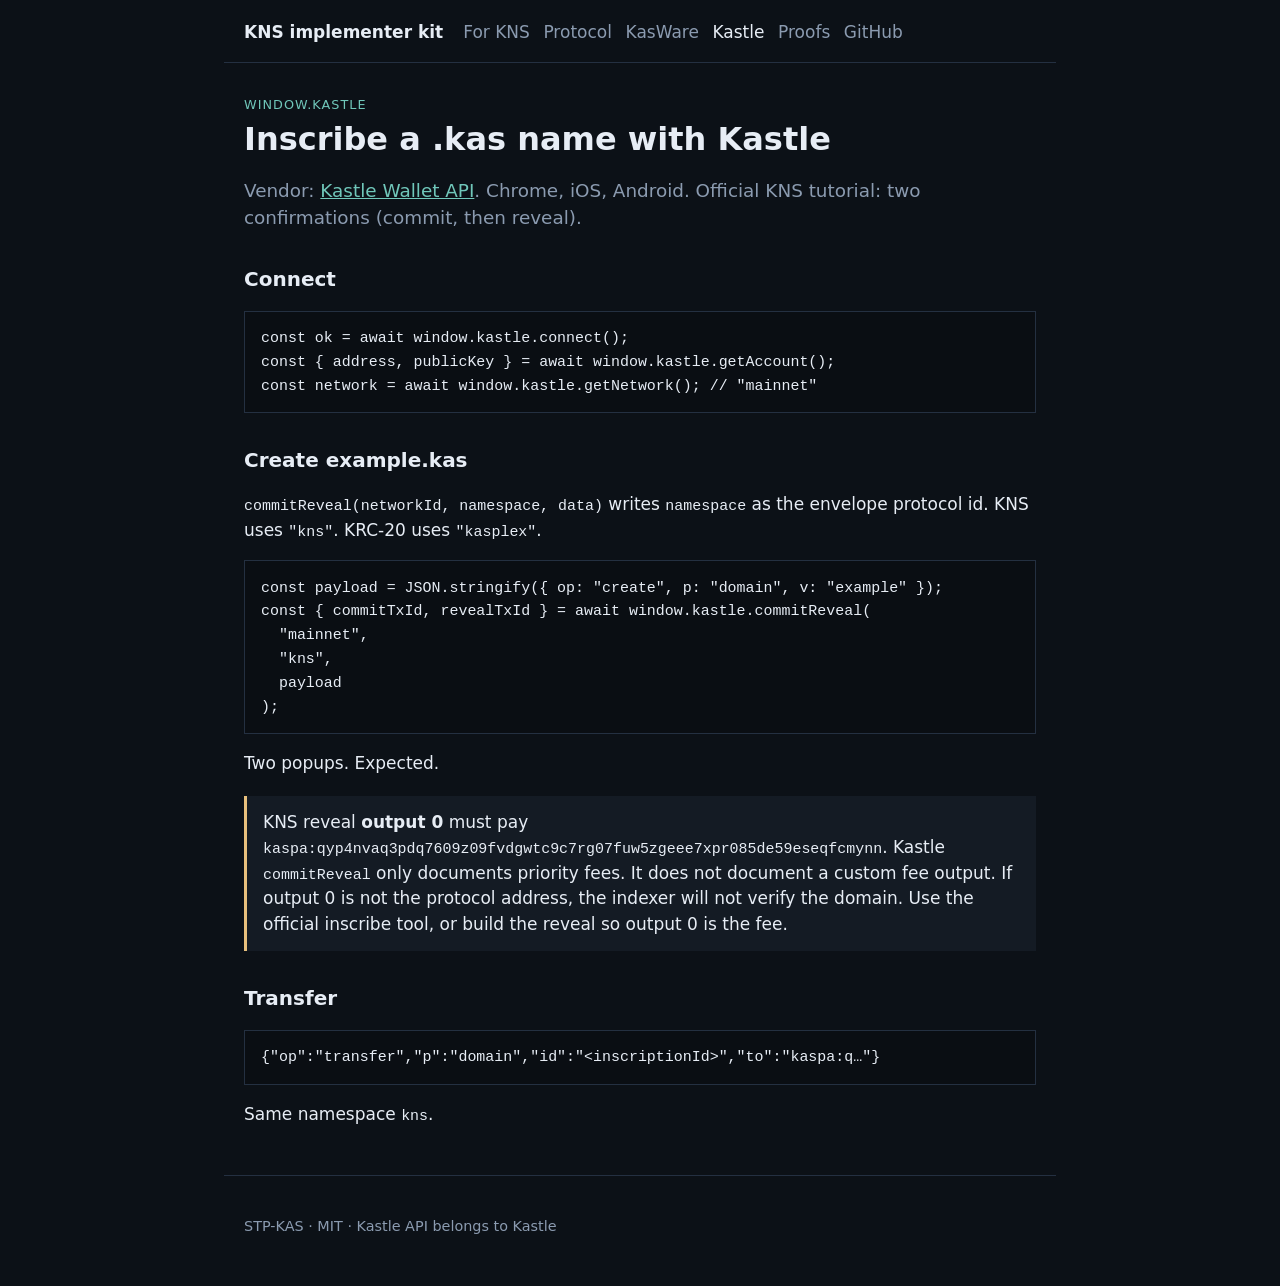
==== docs/kastle.html @ a198cdde "Add indexer check/plan CLI, Kastle inscribe path, portable silverc." ====
<!doctype html>
<html lang="en">
<head>
  <meta charset="utf-8">
  <meta name="viewport" content="width=device-width, initial-scale=1">
  <title>Kastle — inscribe a .kas name</title>
  <link rel="stylesheet" href="styles.css">
</head>
<body>
<header>
  <a class="brand" href="./">KNS implementer kit</a>
  <nav>
    <a href="./">For KNS</a>
    <a href="protocol.html">Protocol</a>
    <a href="kasware.html">KasWare</a>
    <a href="kastle.html" aria-current="page">Kastle</a>
    <a href="proofs.html">Proofs</a>
    <a href="https://github.com/STP-KAS/kns-spec">GitHub</a>
  </nav>
</header>
<main>
  <p class="kicker">window.kastle</p>
  <h1>Inscribe a .kas name with Kastle</h1>
  <p class="lede">Vendor: <a href="https://docs.kastle.cc/readme/how-to-integrate/kastle-wallet-api.md">Kastle Wallet API</a>. Chrome, iOS, Android. Official KNS tutorial: two confirmations (commit, then reveal).</p>

  <h2>Connect</h2>
  <pre><code>const ok = await window.kastle.connect();
const { address, publicKey } = await window.kastle.getAccount();
const network = await window.kastle.getNetwork(); // "mainnet"</code></pre>

  <h2>Create example.kas</h2>
  <p><code>commitReveal(networkId, namespace, data)</code> writes <code>namespace</code> as the envelope protocol id. KNS uses <code>"kns"</code>. KRC-20 uses <code>"kasplex"</code>.</p>
  <pre><code>const payload = JSON.stringify({ op: "create", p: "domain", v: "example" });
const { commitTxId, revealTxId } = await window.kastle.commitReveal(
  "mainnet",
  "kns",
  payload
);</code></pre>
  <p>Two popups. Expected.</p>

  <div class="warn">
    KNS reveal <strong>output 0</strong> must pay <span class="mono">kaspa:qyp4nvaq3pdq7609z09fvdgwtc9c7rg07fuw5zgeee7xpr085de59eseqfcmynn</span>.
    Kastle <code>commitReveal</code> only documents priority fees. It does not document a custom fee output.
    If output 0 is not the protocol address, the indexer will not verify the domain. Use the official inscribe tool, or build the reveal so output 0 is the fee.
  </div>

  <h2>Transfer</h2>
  <pre><code>{"op":"transfer","p":"domain","id":"&lt;inscriptionId&gt;","to":"kaspa:q…"}</code></pre>
  <p>Same namespace <code>kns</code>.</p>
</main>
<footer>STP-KAS · MIT · Kastle API belongs to Kastle</footer>
</body>
</html>
---- docs/styles.css ----
:root {
  --bg: #0c1117;
  --paper: #141b24;
  --text: #e7edf5;
  --muted: #8b9bb0;
  --accent: #70c7ba;
  --warn: #e8c07d;
  --line: #243041;
  --bad: #f0a0a0;
}
* { box-sizing: border-box; }
html { scroll-behavior: smooth; }
body {
  margin: 0;
  background: var(--bg);
  color: var(--text);
  font: 17px/1.5 "Segoe UI", system-ui, sans-serif;
}
a { color: var(--accent); }
header, main, footer { max-width: 52rem; margin: 0 auto; padding: 0 1.25rem; }
header {
  display: flex;
  flex-wrap: wrap;
  gap: 0.75rem 1.25rem;
  align-items: baseline;
  padding-top: 1.25rem;
  padding-bottom: 1rem;
  border-bottom: 1px solid var(--line);
}
header nav { display: flex; flex-wrap: wrap; gap: 0.85rem; }
header nav a { color: var(--muted); text-decoration: none; }
header nav a[aria-current="page"] { color: var(--text); }
.brand { font-weight: 700; color: var(--text); text-decoration: none; }
.kicker { color: var(--accent); font-size: 0.8rem; letter-spacing: 0.08em; text-transform: uppercase; margin: 2rem 0 0.4rem; }
h1 { font-size: 2rem; line-height: 1.2; margin: 0 0 0.75rem; }
h2 { font-size: 1.25rem; margin: 2rem 0 0.6rem; }
p { color: var(--text); }
.lede { font-size: 1.15rem; color: var(--muted); }
.share {
  background: var(--paper);
  border: 1px solid var(--line);
  padding: 0.9rem 1rem;
  margin: 1.25rem 0 1.75rem;
}
.share code { font-size: 0.95rem; word-break: break-all; }
.warn, .note {
  border-left: 3px solid var(--warn);
  background: var(--paper);
  padding: 0.85rem 1rem;
  margin: 1.25rem 0;
}
.note { border-left-color: var(--accent); }
table { width: 100%; border-collapse: collapse; font-size: 0.92rem; margin: 1rem 0 1.5rem; }
th, td { text-align: left; padding: 0.45rem 0.5rem; border-bottom: 1px solid var(--line); vertical-align: top; }
th { color: var(--muted); font-weight: 600; }
.wrap { overflow-x: auto; }
code, .mono { font-family: ui-monospace, "Cascadia Mono", Consolas, monospace; font-size: 0.88em; }
pre {
  background: #0a0e13;
  border: 1px solid var(--line);
  padding: 0.9rem 1rem;
  overflow-x: auto;
  line-height: 1.4;
}
ol.ask { padding-left: 1.2rem; }
ol.ask li { margin: 0.45rem 0; }
footer { color: var(--muted); font-size: 0.9rem; padding: 2.5rem 1.25rem 3rem; border-top: 1px solid var(--line); margin-top: 3rem; }
.grid { display: grid; gap: 0.85rem; }
@media (min-width: 720px) { .grid.two { grid-template-columns: 1fr 1fr; } }
.card { background: var(--paper); border: 1px solid var(--line); padding: 0.9rem 1rem; }
.card h3 { margin: 0 0 0.35rem; font-size: 1rem; }
.card p { margin: 0; color: var(--muted); font-size: 0.95rem; }
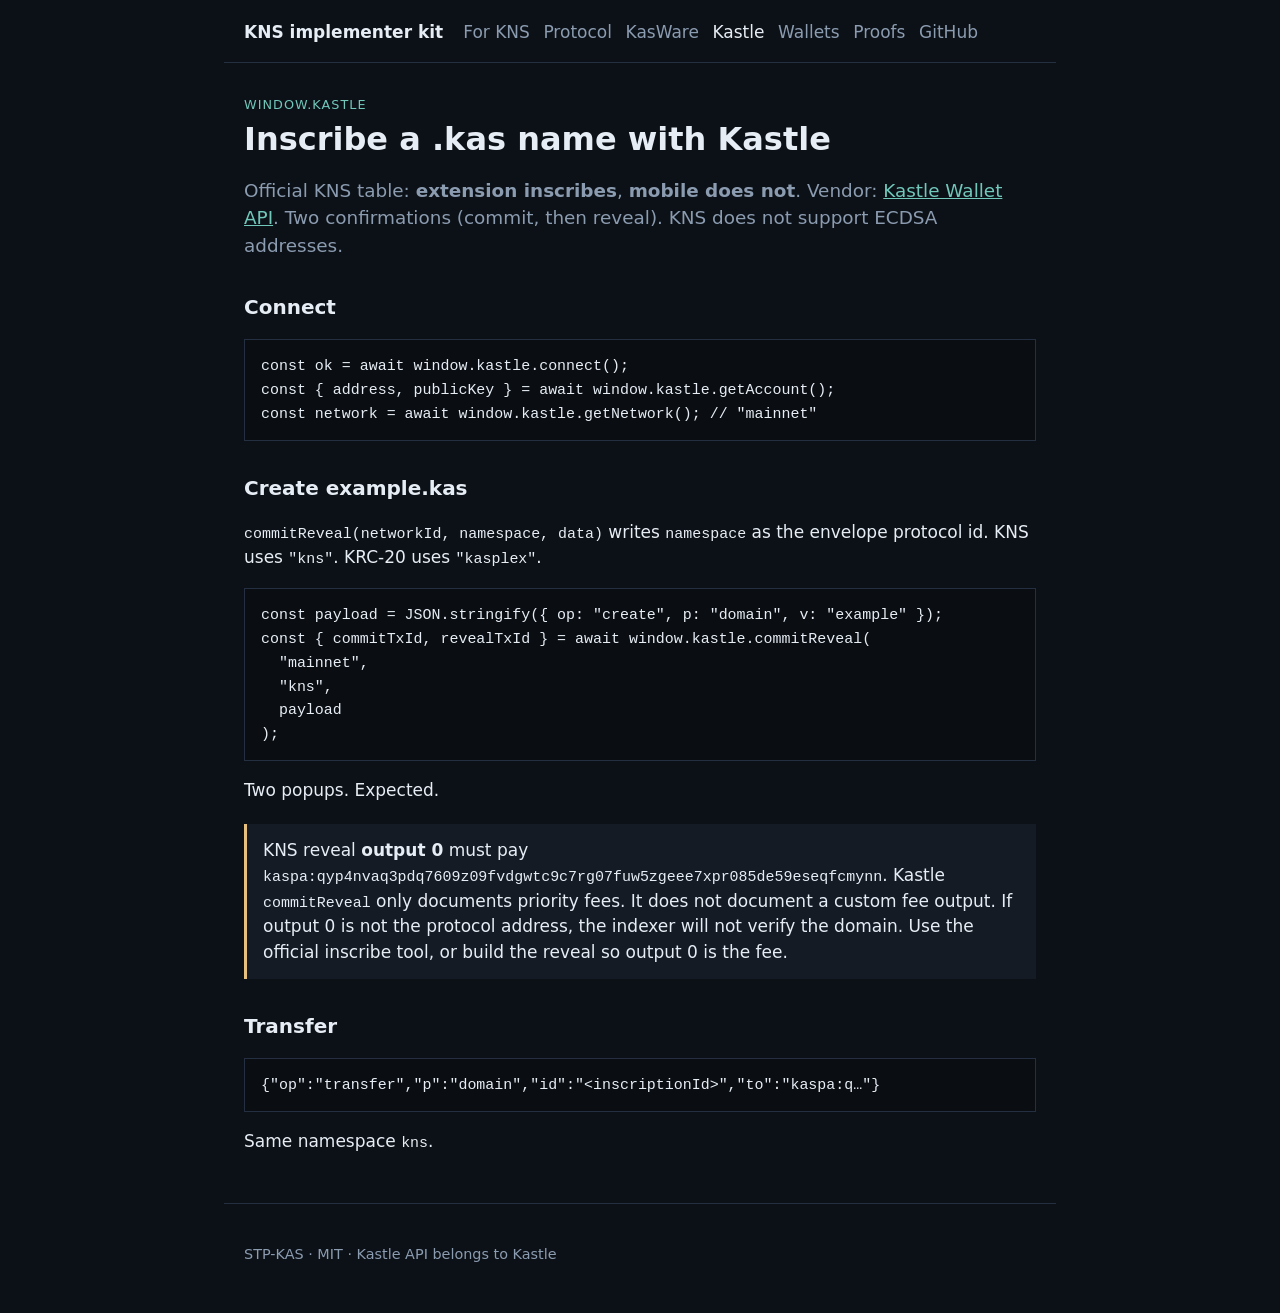
==== commit 2dc0df0a: "Align with official KNS docs: wallets, indexer, multi-dot L1, clubs, ECDSA." ====
--- a/docs/kastle.html
+++ b/docs/kastle.html
@@ -14,6 +14,7 @@
     <a href="protocol.html">Protocol</a>
     <a href="kasware.html">KasWare</a>
     <a href="kastle.html" aria-current="page">Kastle</a>
+    <a href="wallets.html">Wallets</a>
     <a href="proofs.html">Proofs</a>
     <a href="https://github.com/STP-KAS/kns-spec">GitHub</a>
   </nav>
@@ -21,7 +22,7 @@
 <main>
   <p class="kicker">window.kastle</p>
   <h1>Inscribe a .kas name with Kastle</h1>
-  <p class="lede">Vendor: <a href="https://docs.kastle.cc/readme/how-to-integrate/kastle-wallet-api.md">Kastle Wallet API</a>. Chrome, iOS, Android. Official KNS tutorial: two confirmations (commit, then reveal).</p>
+  <p class="lede">Official KNS table: <strong>extension inscribes</strong>, <strong>mobile does not</strong>. Vendor: <a href="https://docs.kastle.cc/readme/how-to-integrate/kastle-wallet-api.md">Kastle Wallet API</a>. Two confirmations (commit, then reveal). KNS does not support ECDSA addresses.</p>
 
   <h2>Connect</h2>
   <pre><code>const ok = await window.kastle.connect();
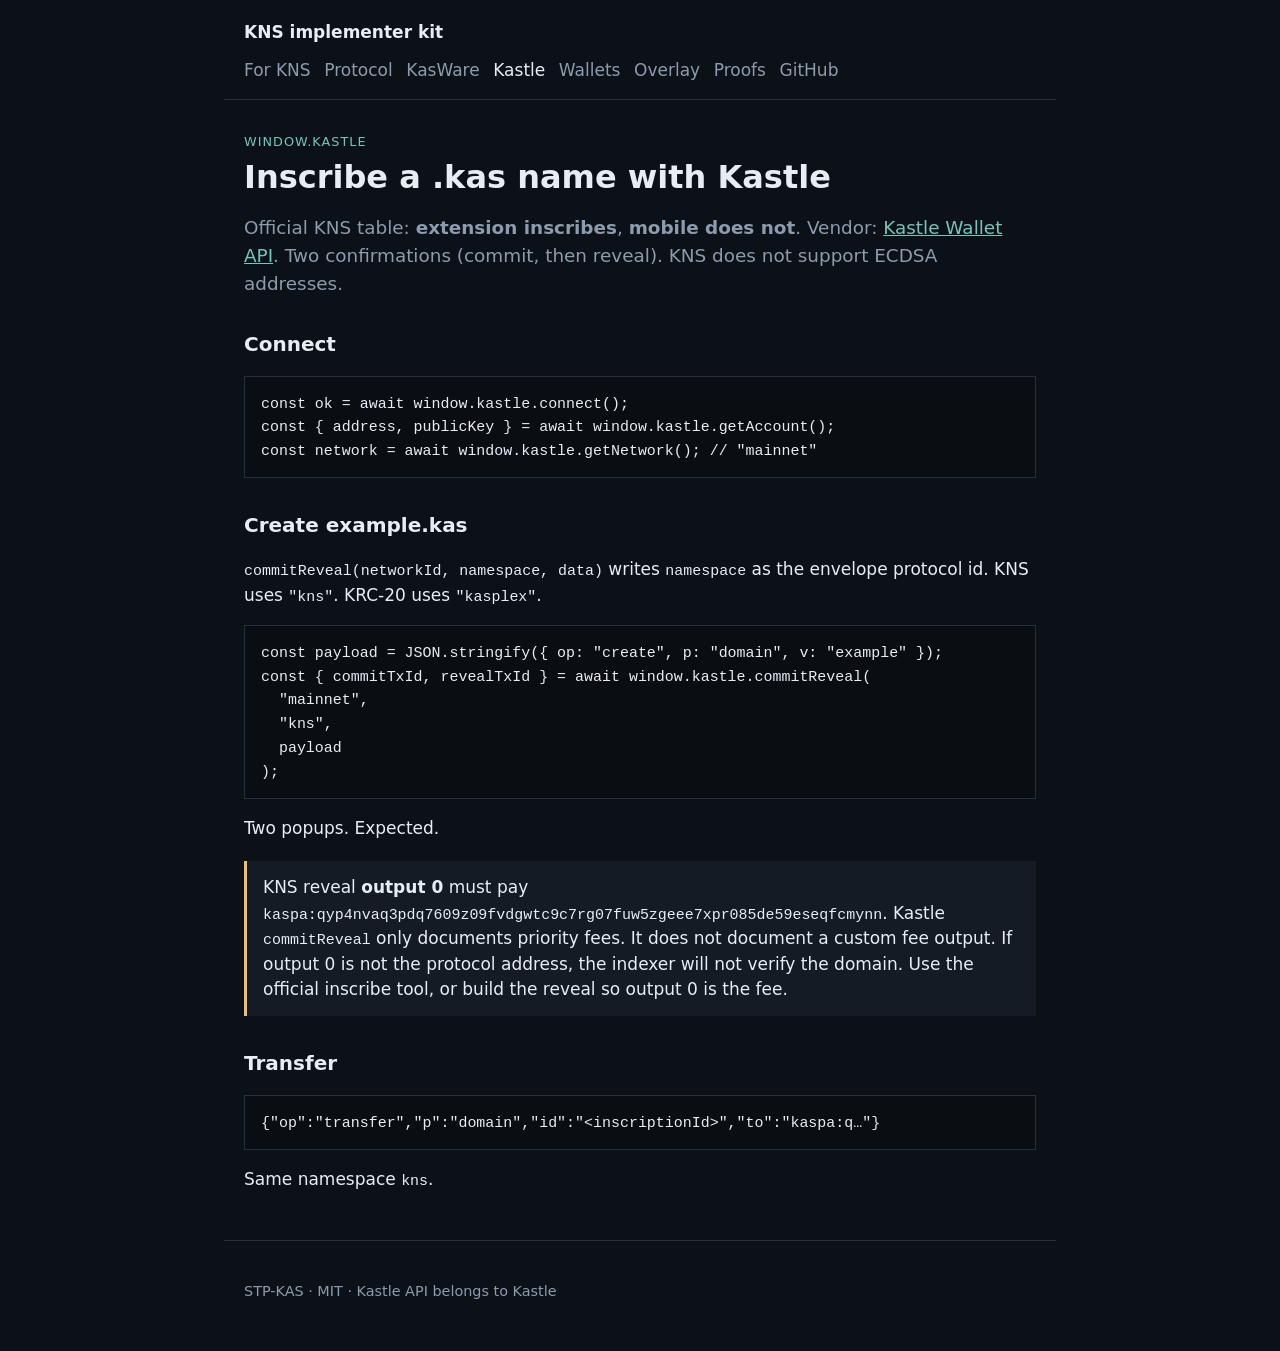
==== commit 210f73d3: "Live kns:// overlay: profile fetch, CLI, briefing, master-file 4c." ====
--- a/docs/kastle.html
+++ b/docs/kastle.html
@@ -15,6 +15,7 @@
     <a href="kasware.html">KasWare</a>
     <a href="kastle.html" aria-current="page">Kastle</a>
     <a href="wallets.html">Wallets</a>
+    <a href="overlay.html">Overlay</a>
     <a href="proofs.html">Proofs</a>
     <a href="https://github.com/STP-KAS/kns-spec">GitHub</a>
   </nav>
